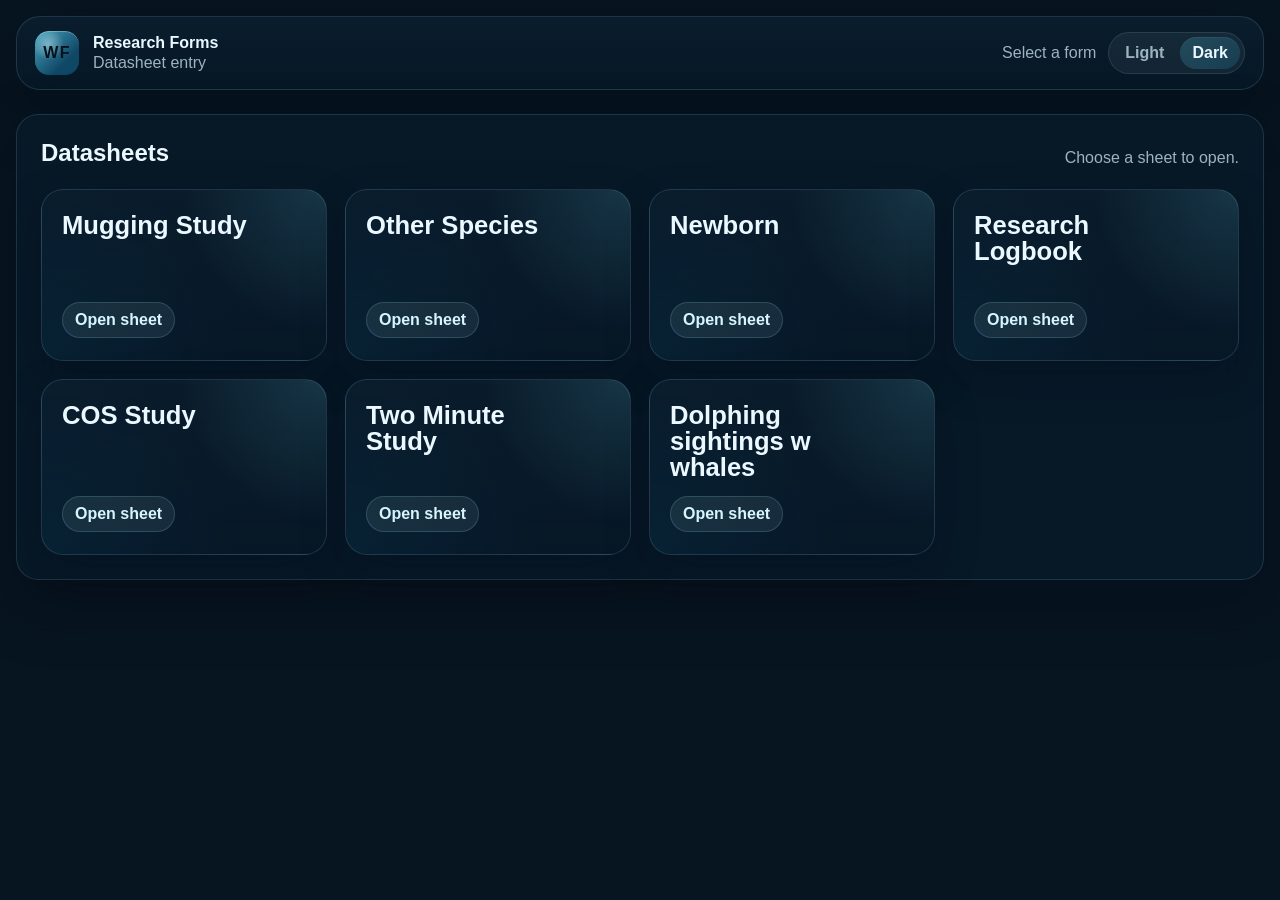
==== index.html @ 2fd82d36 "Initial Site" ====
<!DOCTYPE html>
<html lang="en">
<head>
  <meta charset="UTF-8">
  <meta name="viewport" content="width=device-width, initial-scale=1.0">
  <title>Research Forms</title>
  <link rel="stylesheet" href="assets/styles.css">
</head>
<body data-app="landing">
  <div class="app-shell">
    <header class="topbar">
      <a class="brand" href="index.html">
        <span class="brand-mark">WF</span>
        <span class="brand-copy">
          <strong>Research Forms</strong>
          <span>Datasheet entry</span>
        </span>
      </a>
      <div class="topbar-actions">
        <div class="topbar-note">Select a form</div>
        <div class="theme-switcher" role="group" aria-label="Color theme">
          <button type="button" class="theme-switcher-button" data-theme-option="light" aria-pressed="false">Light</button>
          <button type="button" class="theme-switcher-button" data-theme-option="dark" aria-pressed="true">Dark</button>
        </div>
      </div>
    </header>

    <main class="landing-layout landing-layout--compact">
      <section class="forms-panel">
        <div class="section-heading section-heading--compact">
          <h1>Datasheets</h1>
          <p>Choose a sheet to open.</p>
        </div>
        <div id="forms-grid" class="forms-grid"></div>
      </section>
    </main>
  </div>

  <script src="assets/forms-config.js"></script>
  <script src="assets/app.js"></script>
</body>
</html>
---- assets/styles.css ----
:root {
  --bg: #071521;
  --panel: rgba(8, 26, 41, 0.78);
  --panel-strong: rgba(11, 33, 51, 0.92);
  --border: rgba(136, 188, 209, 0.18);
  --text: #ebf8ff;
  --muted: #9db4c0;
  --accent: #4aa5bf;
  --accent-soft: rgba(95, 189, 214, 0.14);
  --accent-dark: #d6f5ff;
  --warning: #e0b46e;
  --shadow: 0 24px 60px rgba(1, 10, 17, 0.34);
  --radius: 22px;
  --page-bg:
    radial-gradient(circle at 16% 12%, rgba(89, 202, 224, 0.16), transparent 22rem),
    radial-gradient(circle at 85% 10%, rgba(34, 87, 123, 0.34), transparent 24rem),
    radial-gradient(circle at 50% 120%, rgba(11, 72, 111, 0.42), transparent 34rem),
    linear-gradient(180deg, #04111b 0%, #072033 38%, #0b3048 100%);
  --page-overlay:
    radial-gradient(circle at 20% 22%, rgba(212, 245, 255, 0.05), transparent 10rem),
    radial-gradient(circle at 72% 34%, rgba(96, 196, 220, 0.06), transparent 16rem),
    linear-gradient(120deg, transparent 0%, rgba(255, 255, 255, 0.03) 45%, transparent 100%);
  --topbar-bg: linear-gradient(180deg, rgba(10, 31, 48, 0.88), rgba(7, 24, 38, 0.76));
  --topbar-radius: 24px;
  --topbar-blur: 20px;
  --surface-blur: 20px;
  --brand-mark-bg:
    radial-gradient(circle at 30% 30%, rgba(217, 245, 255, 0.45), transparent 36%),
    linear-gradient(135deg, #4aa5bf, #0f4867 70%);
  --brand-mark-color: #04121d;
  --brand-mark-shadow: inset 0 1px 0 rgba(255, 255, 255, 0.28);
  --eyebrow-color: #8edced;
  --form-card-bg:
    radial-gradient(circle at top right, rgba(109, 214, 235, 0.14), transparent 9rem),
    radial-gradient(circle at bottom left, rgba(7, 52, 80, 0.34), transparent 12rem),
    linear-gradient(180deg, rgba(10, 29, 45, 0.92), rgba(8, 24, 38, 0.84));
  --form-card-shadow: 0 18px 44px rgba(1, 12, 20, 0.28);
  --form-card-hover-border: rgba(150, 223, 239, 0.28);
  --form-card-hover-shadow: 0 24px 54px rgba(1, 12, 20, 0.4);
  --form-card-title: #ebf8ff;
  --form-card-index-bg: rgba(214, 245, 255, 0.08);
  --form-card-index-color: #9edfeb;
  --card-cta-bg: rgba(214, 245, 255, 0.08);
  --card-cta-border: rgba(150, 223, 239, 0.18);
  --sidebar-link-bg: rgba(214, 245, 255, 0.05);
  --sidebar-link-border: rgba(136, 188, 209, 0.08);
  --sidebar-link-active-bg: linear-gradient(135deg, rgba(89, 202, 224, 0.2), rgba(36, 107, 140, 0.28));
  --sidebar-link-active-color: #ebf8ff;
  --form-section-bg: linear-gradient(180deg, rgba(10, 29, 45, 0.74), rgba(8, 24, 38, 0.64));
  --field-bg: rgba(213, 240, 248, 0.08);
  --field-border: rgba(136, 188, 209, 0.18);
  --field-shadow: inset 0 1px 0 rgba(255, 255, 255, 0.04);
  --field-focus-border: rgba(141, 226, 245, 0.46);
  --field-focus-shadow:
    0 0 0 4px rgba(95, 189, 214, 0.12),
    inset 0 1px 0 rgba(255, 255, 255, 0.06);
  --placeholder: rgba(177, 202, 214, 0.8);
  --option-bg: rgba(213, 240, 248, 0.08);
  --option-border: rgba(136, 188, 209, 0.16);
  --repeatable-card-bg: rgba(213, 240, 248, 0.06);
  --repeatable-card-border: rgba(136, 188, 209, 0.14);
  --button-primary-bg: linear-gradient(135deg, #4aa5bf, #0f4867);
  --button-primary-color: #06131f;
  --button-primary-shadow: 0 12px 28px rgba(6, 49, 72, 0.28);
  --button-primary-hover-shadow: 0 16px 30px rgba(6, 49, 72, 0.34);
  --button-primary-hover-transform: translateY(-1px);
  --button-secondary-bg: rgba(213, 240, 248, 0.08);
  --button-secondary-border: rgba(136, 188, 209, 0.16);
  --button-secondary-hover-bg: rgba(213, 240, 248, 0.14);
  --inline-symbol-border: rgba(136, 188, 209, 0.18);
  --inline-symbol-bg: rgba(213, 240, 248, 0.1);
  --inline-symbol-hover-bg: rgba(96, 196, 220, 0.16);
  --preview-output-bg:
    radial-gradient(circle at top right, rgba(76, 173, 198, 0.12), transparent 10rem),
    #06131f;
  --preview-output-color: #d6f5ff;
  --switcher-bg: rgba(214, 245, 255, 0.06);
  --switcher-border: rgba(136, 188, 209, 0.16);
  --switcher-button-color: #9db4c0;
  --switcher-button-active-bg: linear-gradient(135deg, rgba(89, 202, 224, 0.22), rgba(36, 107, 140, 0.34));
  --switcher-button-active-color: #ebf8ff;
  --switcher-button-shadow: inset 0 1px 0 rgba(255, 255, 255, 0.05);
}

:root[data-theme="light"],
body[data-theme="light"] {
  --bg: #f4efe6;
  --panel: rgba(255, 252, 246, 0.88);
  --panel-strong: #fffaf2;
  --border: rgba(76, 58, 33, 0.15);
  --text: #1d2421;
  --muted: #5c665f;
  --accent: #0f766e;
  --accent-soft: rgba(15, 118, 110, 0.12);
  --accent-dark: #0b4f4b;
  --warning: #8a5a13;
  --shadow: 0 18px 50px rgba(60, 44, 20, 0.08);
  --page-bg:
    radial-gradient(circle at top left, rgba(15, 118, 110, 0.12), transparent 24rem),
    radial-gradient(circle at top right, rgba(180, 83, 9, 0.1), transparent 28rem),
    linear-gradient(180deg, #f6f1e8 0%, #efe7dc 100%);
  --page-overlay: none;
  --topbar-bg: rgba(255, 250, 242, 0.72);
  --topbar-radius: 18px;
  --topbar-blur: 14px;
  --surface-blur: 18px;
  --brand-mark-bg: linear-gradient(135deg, var(--accent), var(--accent-dark));
  --brand-mark-color: #f8fffd;
  --brand-mark-shadow: none;
  --eyebrow-color: #0b4f4b;
  --form-card-bg:
    radial-gradient(circle at top right, rgba(15, 118, 110, 0.1), transparent 9rem),
    linear-gradient(180deg, rgba(255, 252, 246, 0.96), rgba(255, 248, 238, 0.92));
  --form-card-shadow: 0 14px 36px rgba(73, 56, 31, 0.07);
  --form-card-hover-border: rgba(15, 118, 110, 0.26);
  --form-card-hover-shadow: 0 18px 42px rgba(56, 43, 22, 0.12);
  --form-card-title: #1d2421;
  --form-card-index-bg: rgba(15, 118, 110, 0.1);
  --form-card-index-color: #0b4f4b;
  --card-cta-bg: rgba(255, 255, 255, 0.74);
  --card-cta-border: rgba(76, 58, 33, 0.1);
  --sidebar-link-bg: rgba(255, 250, 242, 0.7);
  --sidebar-link-border: transparent;
  --sidebar-link-active-bg: #0b4f4b;
  --sidebar-link-active-color: #f7fffd;
  --form-section-bg: rgba(255, 251, 244, 0.78);
  --field-bg: rgba(255, 255, 255, 0.8);
  --field-border: rgba(76, 58, 33, 0.18);
  --field-shadow: none;
  --field-focus-border: rgba(15, 118, 110, 0.32);
  --field-focus-shadow: 0 0 0 4px rgba(15, 118, 110, 0.1);
  --placeholder: rgba(92, 102, 95, 0.72);
  --option-bg: rgba(255, 255, 255, 0.72);
  --option-border: rgba(76, 58, 33, 0.14);
  --repeatable-card-bg: rgba(255, 255, 255, 0.82);
  --repeatable-card-border: rgba(76, 58, 33, 0.14);
  --button-primary-bg: #0b4f4b;
  --button-primary-color: #f6fffd;
  --button-primary-shadow: none;
  --button-primary-hover-shadow: none;
  --button-primary-hover-transform: none;
  --button-secondary-bg: rgba(15, 118, 110, 0.1);
  --button-secondary-border: transparent;
  --button-secondary-hover-bg: rgba(15, 118, 110, 0.14);
  --inline-symbol-border: rgba(76, 58, 33, 0.18);
  --inline-symbol-bg: rgba(255, 255, 255, 0.88);
  --inline-symbol-hover-bg: rgba(15, 118, 110, 0.08);
  --preview-output-bg: #17201d;
  --preview-output-color: #d7efe6;
  --switcher-bg: rgba(255, 250, 242, 0.82);
  --switcher-border: rgba(76, 58, 33, 0.12);
  --switcher-button-color: #5c665f;
  --switcher-button-active-bg: #0b4f4b;
  --switcher-button-active-color: #f7fffd;
  --switcher-button-shadow: none;
}

* {
  box-sizing: border-box;
}

html {
  min-height: 100%;
  background: var(--page-bg);
}

body {
  margin: 0;
  color: var(--text);
  font-family: "Avenir Next", "Segoe UI", sans-serif;
  background: var(--bg);
  position: relative;
}

body:not([data-theme]),
body[data-theme="dark"] {
  color-scheme: dark;
}

body[data-theme="light"] {
  color-scheme: light;
}

body::before {
  content: "";
  position: fixed;
  inset: 0;
  background: var(--page-overlay);
  pointer-events: none;
  z-index: -1;
}

a {
  color: inherit;
  text-decoration: none;
}

button,
input,
select,
textarea {
  font: inherit;
}

.app-shell {
  width: min(1400px, calc(100vw - 32px));
  margin: 0 auto;
  padding: 20px 0 40px;
}

body[data-app="landing"] .app-shell {
  min-height: 100vh;
  padding: 16px 0 20px;
}

.topbar {
  display: flex;
  align-items: center;
  justify-content: space-between;
  gap: 16px;
  padding: 14px 18px;
  margin-bottom: 24px;
  background: var(--topbar-bg);
  border: 1px solid var(--border);
  border-radius: var(--topbar-radius);
  box-shadow: var(--shadow);
  backdrop-filter: blur(var(--topbar-blur));
}

.topbar-actions,
.top-links {
  display: flex;
  align-items: center;
  gap: 12px;
}

.topbar-actions {
  flex-wrap: wrap;
  justify-content: flex-end;
}

.theme-switcher {
  display: inline-flex;
  align-items: center;
  gap: 4px;
  padding: 4px;
  border: 1px solid var(--switcher-border);
  border-radius: 999px;
  background: var(--switcher-bg);
}

.theme-switcher-button {
  border: 0;
  padding: 8px 12px;
  border-radius: 999px;
  background: transparent;
  color: var(--switcher-button-color);
  cursor: pointer;
  font-weight: 700;
  line-height: 1;
}

.theme-switcher-button:focus-visible {
  outline: none;
  box-shadow: 0 0 0 3px var(--accent-soft);
}

.theme-switcher-button.is-active {
  background: var(--switcher-button-active-bg);
  color: var(--switcher-button-active-color);
  box-shadow: var(--switcher-button-shadow);
}

.brand {
  display: inline-flex;
  align-items: center;
  gap: 14px;
}

.brand-mark {
  display: inline-grid;
  place-items: center;
  width: 44px;
  height: 44px;
  border-radius: 14px;
  background: var(--brand-mark-bg);
  color: var(--brand-mark-color);
  font-weight: 800;
  letter-spacing: 0.08em;
  box-shadow: var(--brand-mark-shadow);
}

.brand-copy {
  display: flex;
  flex-direction: column;
  gap: 2px;
}

.brand-copy strong {
  font-size: 1rem;
}

.brand-copy span,
.topbar-note,
.top-links a,
.section-head p,
.preview-head p,
.card-cta,
.form-card p,
.sidebar-card p {
  color: var(--muted);
}

.landing-layout,
.page-layout {
  display: grid;
  gap: 24px;
}

.landing-layout {
  grid-template-columns: minmax(0, 1.2fr) minmax(320px, 1fr);
}

.landing-layout--compact {
  grid-template-columns: 1fr;
  align-content: start;
}

.hero-card,
.forms-panel,
.sidebar-card,
.page-header,
.form-shell,
.preview-card {
  background: var(--panel);
  border: 1px solid var(--border);
  border-radius: var(--radius);
  box-shadow: var(--shadow);
  backdrop-filter: blur(var(--surface-blur));
}

.hero-card,
.forms-panel,
.sidebar-card,
.page-header,
.preview-card {
  padding: 24px;
}

.form-shell {
  padding: 24px;
}

.eyebrow {
  margin: 0 0 10px;
  text-transform: uppercase;
  letter-spacing: 0.12em;
  font-size: 0.78rem;
  color: var(--eyebrow-color);
}

.hero-card h1,
.page-header h1 {
  margin: 0 0 12px;
  font-size: clamp(2rem, 4vw, 3.25rem);
  line-height: 0.98;
}

.section-heading h1,
.section-heading h2 {
  margin: 0;
}

.section-heading p {
  margin: 4px 0 0;
  color: var(--muted);
}

.section-heading--compact {
  display: flex;
  align-items: end;
  justify-content: space-between;
  gap: 16px;
  margin-bottom: 22px;
}

.lede,
.page-header p {
  margin: 0;
  font-size: 1.02rem;
  line-height: 1.6;
}

.hero-badges {
  display: flex;
  flex-wrap: wrap;
  gap: 10px;
  margin-top: 18px;
}

.hero-badges span {
  display: inline-flex;
  align-items: center;
  border-radius: 999px;
  padding: 6px 10px;
  background: var(--accent-soft);
  color: var(--accent-dark);
  font-size: 0.8rem;
}

.forms-grid {
  display: grid;
  grid-template-columns: repeat(auto-fit, minmax(260px, 1fr));
  gap: 18px;
}

.form-card {
  display: grid;
  gap: 16px;
  position: relative;
  min-height: 172px;
  padding: 22px 20px;
  border-radius: 22px;
  background: var(--form-card-bg);
  border: 1px solid var(--border);
  box-shadow: var(--form-card-shadow);
  overflow: hidden;
  transition: transform 160ms ease, border-color 160ms ease, box-shadow 160ms ease;
}

.form-card:hover {
  transform: translateY(-4px);
  border-color: var(--form-card-hover-border);
  box-shadow: var(--form-card-hover-shadow);
}

.form-card h3,
.sidebar-card h2,
.section-head h2,
.preview-head h2,
.repeatable-card-head h3 {
  margin: 0;
}

.card-top {
  display: grid;
  gap: 12px;
  position: relative;
  z-index: 1;
}

.form-card h3 {
  font-size: clamp(1.4rem, 2vw, 1.8rem);
  line-height: 1.02;
  max-width: 14ch;
  color: var(--form-card-title);
}

.form-card-index {
  display: inline-flex;
  align-items: center;
  justify-content: center;
  width: fit-content;
  padding: 6px 11px;
  border-radius: 999px;
  background: var(--form-card-index-bg);
  color: var(--form-card-index-color);
  font-size: 0.76rem;
  font-weight: 800;
  letter-spacing: 0.12em;
}

.card-cta {
  display: inline-flex;
  align-items: center;
  align-self: end;
  width: fit-content;
  padding: 8px 12px;
  border-radius: 999px;
  background: var(--card-cta-bg);
  border: 1px solid var(--card-cta-border);
  color: var(--accent-dark);
  font-weight: 700;
  position: relative;
  z-index: 1;
}

.page-layout {
  grid-template-columns: 300px minmax(0, 1fr);
  align-items: start;
}

.sidebar {
  display: grid;
  gap: 18px;
  position: sticky;
  top: 16px;
}

.sidebar-links {
  display: grid;
  gap: 8px;
}

.sidebar-links a {
  padding: 10px 12px;
  border-radius: 12px;
  background: var(--sidebar-link-bg);
  border: 1px solid var(--sidebar-link-border);
}

.sidebar-links a.is-active {
  background: var(--sidebar-link-active-bg);
  color: var(--sidebar-link-active-color);
}

.sections-stack {
  display: grid;
  gap: 20px;
}

.form-section {
  padding: 20px;
  border-radius: 18px;
  background: var(--form-section-bg);
  border: 1px solid var(--border);
}

.section-head {
  display: flex;
  align-items: start;
  justify-content: space-between;
  gap: 16px;
  margin-bottom: 18px;
}

.field-grid {
  display: grid;
  grid-template-columns: repeat(12, minmax(0, 1fr));
  gap: 16px;
}

.field {
  grid-column: span 6;
  display: grid;
  gap: 8px;
}

.field--inline {
  grid-template-columns: minmax(220px, 260px) minmax(0, 1fr);
  align-items: center;
  column-gap: 16px;
  row-gap: 8px;
}

.field--wide,
.field-detail {
  grid-column: span 12;
}

.field label,
.detail-item label {
  display: flex;
  align-items: center;
  justify-content: space-between;
  gap: 12px;
  font-weight: 700;
}

.field--inline > label {
  grid-column: 1;
  align-self: center;
  justify-content: flex-start;
  white-space: normal;
  line-height: 1.15;
  max-width: 24ch;
  overflow-wrap: anywhere;
}

.field--inline > input,
.field--inline > select,
.field--inline > textarea,
.field--inline > .gps-input-group,
.field--inline > .repeatable-field-shell,
.field--inline > .toggle,
.field--inline > .option-list,
.field--inline > .stack-list,
.field--inline > .button-link {
  grid-column: 2;
}

input[type="text"],
input[type="date"],
input[type="time"],
input[type="number"],
select,
textarea {
  width: 100%;
  padding: 12px 14px;
  border: 1px solid var(--field-border);
  border-radius: 14px;
  background: var(--field-bg);
  color: var(--text);
  box-shadow: var(--field-shadow);
}

input[type="text"]:focus,
input[type="date"]:focus,
input[type="time"]:focus,
input[type="number"]:focus,
select:focus,
textarea:focus {
  outline: none;
  border-color: var(--field-focus-border);
  box-shadow: var(--field-focus-shadow);
}

input::placeholder,
textarea::placeholder {
  color: var(--placeholder);
}

.gps-input-group {
  display: grid;
  grid-template-columns: repeat(2, minmax(0, 1fr));
  gap: 12px;
  max-width: 920px;
}

textarea {
  min-height: 120px;
  resize: vertical;
}

.option-list {
  display: flex;
  flex-wrap: wrap;
  gap: 8px;
  max-width: 100%;
}

.option-list-inline {
  display: flex;
  flex-wrap: wrap;
  gap: 8px;
  max-width: none;
}

.option-chip,
.toggle {
  display: inline-flex;
  align-items: center;
  gap: 10px;
  padding: 10px 12px;
  border-radius: 14px;
  background: var(--option-bg);
  border: 1px solid var(--option-border);
}

.option-list .option-chip span {
  line-height: 1.1;
  white-space: nowrap;
}

.option-list .option-chip,
.option-list-inline .option-chip {
  width: auto;
  min-height: 0;
}

.option-list .option-chip {
  padding: 8px 10px;
  border-radius: 999px;
  font-size: 0.95rem;
}

.stack-list,
.detail-list {
  display: grid;
  gap: 12px;
}

.repeatable-field-shell {
  display: grid;
  grid-template-columns: minmax(0, 1fr) auto;
  gap: 10px;
  align-items: start;
}

.stack-item,
.detail-item {
  display: grid;
  gap: 8px;
}

.stack-item {
  grid-template-columns: minmax(0, 1fr) auto;
  align-items: center;
}

.repeatable-card {
  padding: 18px;
  border-radius: 18px;
  background: var(--repeatable-card-bg);
  border: 1px solid var(--repeatable-card-border);
}

.repeatable-card + .repeatable-card {
  margin-top: 14px;
}

.repeatable-card-head {
  display: flex;
  align-items: center;
  justify-content: space-between;
  gap: 16px;
  margin-bottom: 16px;
}

.form-actions {
  display: flex;
  flex-wrap: wrap;
  gap: 12px;
  margin-top: 24px;
}

.button-primary,
.button-secondary,
.button-link {
  border: 0;
  cursor: pointer;
}

.button-primary,
.button-secondary {
  padding: 12px 18px;
  border-radius: 999px;
  font-weight: 700;
}

.button-primary {
  background: var(--button-primary-bg);
  color: var(--button-primary-color);
  box-shadow: var(--button-primary-shadow);
}

.button-primary:hover {
  transform: var(--button-primary-hover-transform);
  box-shadow: var(--button-primary-hover-shadow);
}

.button-secondary {
  background: var(--button-secondary-bg);
  color: var(--accent-dark);
  border: 1px solid var(--button-secondary-border);
}

.button-secondary:hover {
  background: var(--button-secondary-hover-bg);
}

.button-link {
  padding: 0;
  background: transparent;
  color: var(--accent-dark);
  font-weight: 700;
}

.inline-symbol-button {
  display: inline-flex;
  align-items: center;
  justify-content: center;
  width: 44px;
  height: 44px;
  border: 1px solid var(--inline-symbol-border);
  border-radius: 14px;
  background: var(--inline-symbol-bg);
  color: var(--accent-dark);
  font-size: 1.6rem;
  font-weight: 500;
  line-height: 1;
}

.add-inline,
.remove-inline {
  justify-self: start;
}

.add-inline {
  align-self: start;
}

.inline-symbol-button:hover {
  background: var(--inline-symbol-hover-bg);
}

.preview-card {
  margin-top: 24px;
}

.preview-output {
  margin: 0;
  padding: 16px;
  border-radius: 16px;
  background: var(--preview-output-bg);
  color: var(--preview-output-color);
  overflow: auto;
  min-height: 180px;
}

.detail-placeholder {
  margin: 0;
  color: var(--muted);
}

[hidden] {
  display: none !important;
}

@media (max-width: 1080px) {
  .landing-layout,
  .page-layout {
    grid-template-columns: 1fr;
  }

  .forms-grid {
    grid-template-columns: repeat(3, minmax(0, 1fr));
  }

  .sidebar {
    position: static;
  }
}

@media (max-width: 760px) {
  .app-shell {
    width: min(100vw - 20px, 100%);
    padding-top: 10px;
  }

  body[data-app="landing"] .app-shell {
    min-height: auto;
  }

  .topbar,
  .section-head,
  .repeatable-card-head,
  .section-heading--compact {
    flex-direction: column;
    align-items: stretch;
  }

  .forms-grid {
    grid-template-columns: 1fr;
  }

  .field {
    grid-column: span 12;
  }

  .field--inline {
    grid-template-columns: 1fr;
  }

  .field--inline > label,
  .field--inline > input,
  .field--inline > select,
  .field--inline > textarea,
  .field--inline > .gps-input-group,
  .field--inline > .repeatable-field-shell,
  .field--inline > .toggle,
  .field--inline > .option-list,
  .field--inline > .stack-list,
  .field--inline > .button-link {
    grid-column: 1;
  }

  .gps-input-group {
    grid-template-columns: 1fr;
  }

  .form-shell,
  .page-header,
  .hero-card,
  .forms-panel,
  .sidebar-card,
  .preview-card {
    padding: 18px;
  }
}
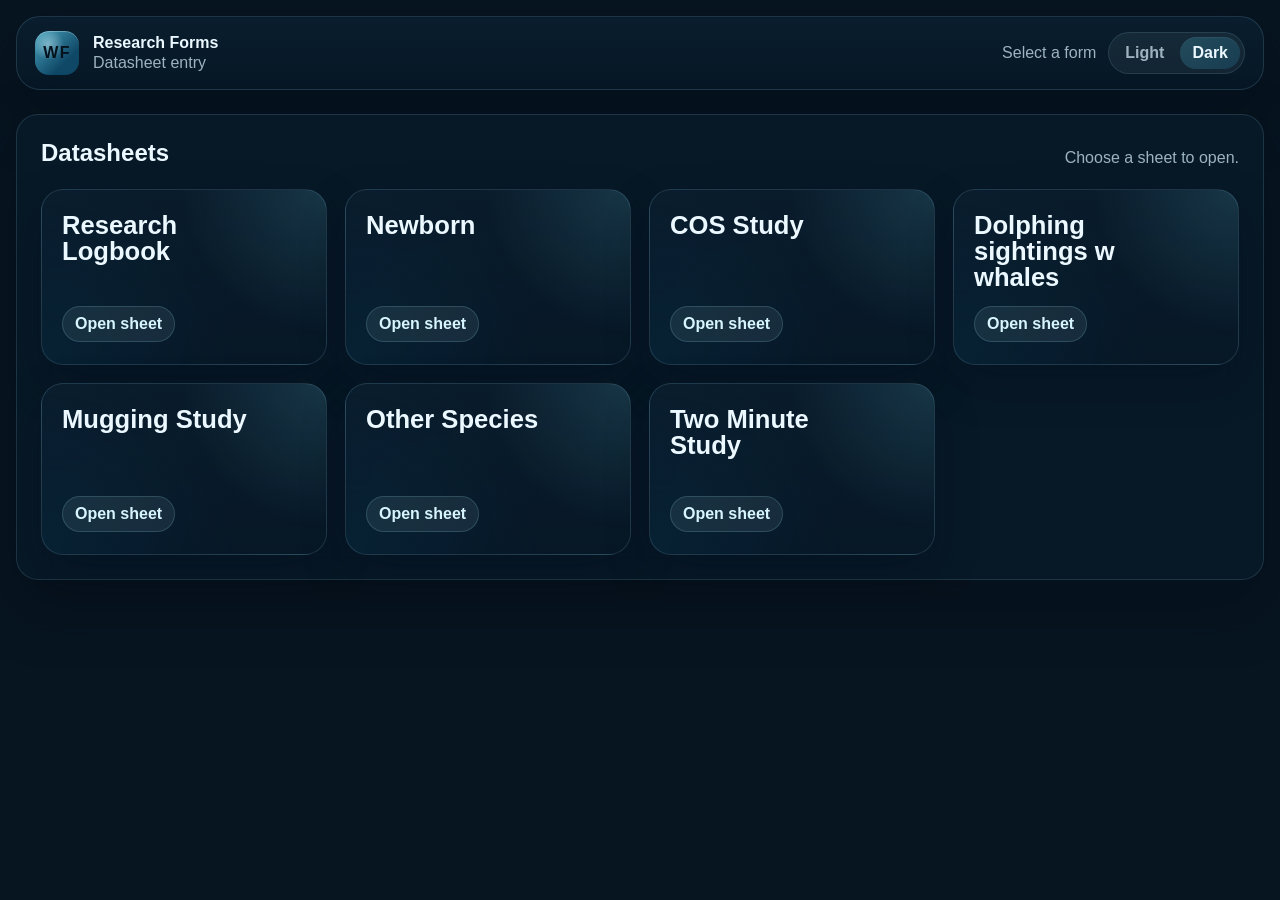
==== commit 47b08a2f: "file structure changes" ====
--- a/index.html
+++ b/index.html
@@ -37,6 +37,6 @@
   </div>
 
   <script src="assets/forms-config.js"></script>
-  <script src="assets/app.js"></script>
+  <script type="module" src="assets/app.js"></script>
 </body>
 </html>
--- a/assets/styles.css
+++ b/assets/styles.css
@@ -1,890 +1,8 @@
-:root {
-  --bg: #071521;
-  --panel: rgba(8, 26, 41, 0.78);
-  --panel-strong: rgba(11, 33, 51, 0.92);
-  --border: rgba(136, 188, 209, 0.18);
-  --text: #ebf8ff;
-  --muted: #9db4c0;
-  --accent: #4aa5bf;
-  --accent-soft: rgba(95, 189, 214, 0.14);
-  --accent-dark: #d6f5ff;
-  --warning: #e0b46e;
-  --shadow: 0 24px 60px rgba(1, 10, 17, 0.34);
-  --radius: 22px;
-  --page-bg:
-    radial-gradient(circle at 16% 12%, rgba(89, 202, 224, 0.16), transparent 22rem),
-    radial-gradient(circle at 85% 10%, rgba(34, 87, 123, 0.34), transparent 24rem),
-    radial-gradient(circle at 50% 120%, rgba(11, 72, 111, 0.42), transparent 34rem),
-    linear-gradient(180deg, #04111b 0%, #072033 38%, #0b3048 100%);
-  --page-overlay:
-    radial-gradient(circle at 20% 22%, rgba(212, 245, 255, 0.05), transparent 10rem),
-    radial-gradient(circle at 72% 34%, rgba(96, 196, 220, 0.06), transparent 16rem),
-    linear-gradient(120deg, transparent 0%, rgba(255, 255, 255, 0.03) 45%, transparent 100%);
-  --topbar-bg: linear-gradient(180deg, rgba(10, 31, 48, 0.88), rgba(7, 24, 38, 0.76));
-  --topbar-radius: 24px;
-  --topbar-blur: 20px;
-  --surface-blur: 20px;
-  --brand-mark-bg:
-    radial-gradient(circle at 30% 30%, rgba(217, 245, 255, 0.45), transparent 36%),
-    linear-gradient(135deg, #4aa5bf, #0f4867 70%);
-  --brand-mark-color: #04121d;
-  --brand-mark-shadow: inset 0 1px 0 rgba(255, 255, 255, 0.28);
-  --eyebrow-color: #8edced;
-  --form-card-bg:
-    radial-gradient(circle at top right, rgba(109, 214, 235, 0.14), transparent 9rem),
-    radial-gradient(circle at bottom left, rgba(7, 52, 80, 0.34), transparent 12rem),
-    linear-gradient(180deg, rgba(10, 29, 45, 0.92), rgba(8, 24, 38, 0.84));
-  --form-card-shadow: 0 18px 44px rgba(1, 12, 20, 0.28);
-  --form-card-hover-border: rgba(150, 223, 239, 0.28);
-  --form-card-hover-shadow: 0 24px 54px rgba(1, 12, 20, 0.4);
-  --form-card-title: #ebf8ff;
-  --form-card-index-bg: rgba(214, 245, 255, 0.08);
-  --form-card-index-color: #9edfeb;
-  --card-cta-bg: rgba(214, 245, 255, 0.08);
-  --card-cta-border: rgba(150, 223, 239, 0.18);
-  --sidebar-link-bg: rgba(214, 245, 255, 0.05);
-  --sidebar-link-border: rgba(136, 188, 209, 0.08);
-  --sidebar-link-active-bg: linear-gradient(135deg, rgba(89, 202, 224, 0.2), rgba(36, 107, 140, 0.28));
-  --sidebar-link-active-color: #ebf8ff;
-  --form-section-bg: linear-gradient(180deg, rgba(10, 29, 45, 0.74), rgba(8, 24, 38, 0.64));
-  --field-bg: rgba(213, 240, 248, 0.08);
-  --field-border: rgba(136, 188, 209, 0.18);
-  --field-shadow: inset 0 1px 0 rgba(255, 255, 255, 0.04);
-  --field-focus-border: rgba(141, 226, 245, 0.46);
-  --field-focus-shadow:
-    0 0 0 4px rgba(95, 189, 214, 0.12),
-    inset 0 1px 0 rgba(255, 255, 255, 0.06);
-  --placeholder: rgba(177, 202, 214, 0.8);
-  --option-bg: rgba(213, 240, 248, 0.08);
-  --option-border: rgba(136, 188, 209, 0.16);
-  --repeatable-card-bg: rgba(213, 240, 248, 0.06);
-  --repeatable-card-border: rgba(136, 188, 209, 0.14);
-  --button-primary-bg: linear-gradient(135deg, #4aa5bf, #0f4867);
-  --button-primary-color: #06131f;
-  --button-primary-shadow: 0 12px 28px rgba(6, 49, 72, 0.28);
-  --button-primary-hover-shadow: 0 16px 30px rgba(6, 49, 72, 0.34);
-  --button-primary-hover-transform: translateY(-1px);
-  --button-secondary-bg: rgba(213, 240, 248, 0.08);
-  --button-secondary-border: rgba(136, 188, 209, 0.16);
-  --button-secondary-hover-bg: rgba(213, 240, 248, 0.14);
-  --inline-symbol-border: rgba(136, 188, 209, 0.18);
-  --inline-symbol-bg: rgba(213, 240, 248, 0.1);
-  --inline-symbol-hover-bg: rgba(96, 196, 220, 0.16);
-  --preview-output-bg:
-    radial-gradient(circle at top right, rgba(76, 173, 198, 0.12), transparent 10rem),
-    #06131f;
-  --preview-output-color: #d6f5ff;
-  --switcher-bg: rgba(214, 245, 255, 0.06);
-  --switcher-border: rgba(136, 188, 209, 0.16);
-  --switcher-button-color: #9db4c0;
-  --switcher-button-active-bg: linear-gradient(135deg, rgba(89, 202, 224, 0.22), rgba(36, 107, 140, 0.34));
-  --switcher-button-active-color: #ebf8ff;
-  --switcher-button-shadow: inset 0 1px 0 rgba(255, 255, 255, 0.05);
-}
+/* Main stylesheet entrypoint.
+   Each imported file covers a separate styling concern. */
 
-:root[data-theme="light"],
-body[data-theme="light"] {
-  --bg: #f4efe6;
-  --panel: rgba(255, 252, 246, 0.88);
-  --panel-strong: #fffaf2;
-  --border: rgba(76, 58, 33, 0.15);
-  --text: #1d2421;
-  --muted: #5c665f;
-  --accent: #0f766e;
-  --accent-soft: rgba(15, 118, 110, 0.12);
-  --accent-dark: #0b4f4b;
-  --warning: #8a5a13;
-  --shadow: 0 18px 50px rgba(60, 44, 20, 0.08);
-  --page-bg:
-    radial-gradient(circle at top left, rgba(15, 118, 110, 0.12), transparent 24rem),
-    radial-gradient(circle at top right, rgba(180, 83, 9, 0.1), transparent 28rem),
-    linear-gradient(180deg, #f6f1e8 0%, #efe7dc 100%);
-  --page-overlay: none;
-  --topbar-bg: rgba(255, 250, 242, 0.72);
-  --topbar-radius: 18px;
-  --topbar-blur: 14px;
-  --surface-blur: 18px;
-  --brand-mark-bg: linear-gradient(135deg, var(--accent), var(--accent-dark));
-  --brand-mark-color: #f8fffd;
-  --brand-mark-shadow: none;
-  --eyebrow-color: #0b4f4b;
-  --form-card-bg:
-    radial-gradient(circle at top right, rgba(15, 118, 110, 0.1), transparent 9rem),
-    linear-gradient(180deg, rgba(255, 252, 246, 0.96), rgba(255, 248, 238, 0.92));
-  --form-card-shadow: 0 14px 36px rgba(73, 56, 31, 0.07);
-  --form-card-hover-border: rgba(15, 118, 110, 0.26);
-  --form-card-hover-shadow: 0 18px 42px rgba(56, 43, 22, 0.12);
-  --form-card-title: #1d2421;
-  --form-card-index-bg: rgba(15, 118, 110, 0.1);
-  --form-card-index-color: #0b4f4b;
-  --card-cta-bg: rgba(255, 255, 255, 0.74);
-  --card-cta-border: rgba(76, 58, 33, 0.1);
-  --sidebar-link-bg: rgba(255, 250, 242, 0.7);
-  --sidebar-link-border: transparent;
-  --sidebar-link-active-bg: #0b4f4b;
-  --sidebar-link-active-color: #f7fffd;
-  --form-section-bg: rgba(255, 251, 244, 0.78);
-  --field-bg: rgba(255, 255, 255, 0.8);
-  --field-border: rgba(76, 58, 33, 0.18);
-  --field-shadow: none;
-  --field-focus-border: rgba(15, 118, 110, 0.32);
-  --field-focus-shadow: 0 0 0 4px rgba(15, 118, 110, 0.1);
-  --placeholder: rgba(92, 102, 95, 0.72);
-  --option-bg: rgba(255, 255, 255, 0.72);
-  --option-border: rgba(76, 58, 33, 0.14);
-  --repeatable-card-bg: rgba(255, 255, 255, 0.82);
-  --repeatable-card-border: rgba(76, 58, 33, 0.14);
-  --button-primary-bg: #0b4f4b;
-  --button-primary-color: #f6fffd;
-  --button-primary-shadow: none;
-  --button-primary-hover-shadow: none;
-  --button-primary-hover-transform: none;
-  --button-secondary-bg: rgba(15, 118, 110, 0.1);
-  --button-secondary-border: transparent;
-  --button-secondary-hover-bg: rgba(15, 118, 110, 0.14);
-  --inline-symbol-border: rgba(76, 58, 33, 0.18);
-  --inline-symbol-bg: rgba(255, 255, 255, 0.88);
-  --inline-symbol-hover-bg: rgba(15, 118, 110, 0.08);
-  --preview-output-bg: #17201d;
-  --preview-output-color: #d7efe6;
-  --switcher-bg: rgba(255, 250, 242, 0.82);
-  --switcher-border: rgba(76, 58, 33, 0.12);
-  --switcher-button-color: #5c665f;
-  --switcher-button-active-bg: #0b4f4b;
-  --switcher-button-active-color: #f7fffd;
-  --switcher-button-shadow: none;
-}
-
-* {
-  box-sizing: border-box;
-}
-
-html {
-  min-height: 100%;
-  background: var(--page-bg);
-}
-
-body {
-  margin: 0;
-  color: var(--text);
-  font-family: "Avenir Next", "Segoe UI", sans-serif;
-  background: var(--bg);
-  position: relative;
-}
-
-body:not([data-theme]),
-body[data-theme="dark"] {
-  color-scheme: dark;
-}
-
-body[data-theme="light"] {
-  color-scheme: light;
-}
-
-body::before {
-  content: "";
-  position: fixed;
-  inset: 0;
-  background: var(--page-overlay);
-  pointer-events: none;
-  z-index: -1;
-}
-
-a {
-  color: inherit;
-  text-decoration: none;
-}
-
-button,
-input,
-select,
-textarea {
-  font: inherit;
-}
-
-.app-shell {
-  width: min(1400px, calc(100vw - 32px));
-  margin: 0 auto;
-  padding: 20px 0 40px;
-}
-
-body[data-app="landing"] .app-shell {
-  min-height: 100vh;
-  padding: 16px 0 20px;
-}
-
-.topbar {
-  display: flex;
-  align-items: center;
-  justify-content: space-between;
-  gap: 16px;
-  padding: 14px 18px;
-  margin-bottom: 24px;
-  background: var(--topbar-bg);
-  border: 1px solid var(--border);
-  border-radius: var(--topbar-radius);
-  box-shadow: var(--shadow);
-  backdrop-filter: blur(var(--topbar-blur));
-}
-
-.topbar-actions,
-.top-links {
-  display: flex;
-  align-items: center;
-  gap: 12px;
-}
-
-.topbar-actions {
-  flex-wrap: wrap;
-  justify-content: flex-end;
-}
-
-.theme-switcher {
-  display: inline-flex;
-  align-items: center;
-  gap: 4px;
-  padding: 4px;
-  border: 1px solid var(--switcher-border);
-  border-radius: 999px;
-  background: var(--switcher-bg);
-}
-
-.theme-switcher-button {
-  border: 0;
-  padding: 8px 12px;
-  border-radius: 999px;
-  background: transparent;
-  color: var(--switcher-button-color);
-  cursor: pointer;
-  font-weight: 700;
-  line-height: 1;
-}
-
-.theme-switcher-button:focus-visible {
-  outline: none;
-  box-shadow: 0 0 0 3px var(--accent-soft);
-}
-
-.theme-switcher-button.is-active {
-  background: var(--switcher-button-active-bg);
-  color: var(--switcher-button-active-color);
-  box-shadow: var(--switcher-button-shadow);
-}
-
-.brand {
-  display: inline-flex;
-  align-items: center;
-  gap: 14px;
-}
-
-.brand-mark {
-  display: inline-grid;
-  place-items: center;
-  width: 44px;
-  height: 44px;
-  border-radius: 14px;
-  background: var(--brand-mark-bg);
-  color: var(--brand-mark-color);
-  font-weight: 800;
-  letter-spacing: 0.08em;
-  box-shadow: var(--brand-mark-shadow);
-}
-
-.brand-copy {
-  display: flex;
-  flex-direction: column;
-  gap: 2px;
-}
-
-.brand-copy strong {
-  font-size: 1rem;
-}
-
-.brand-copy span,
-.topbar-note,
-.top-links a,
-.section-head p,
-.preview-head p,
-.card-cta,
-.form-card p,
-.sidebar-card p {
-  color: var(--muted);
-}
-
-.landing-layout,
-.page-layout {
-  display: grid;
-  gap: 24px;
-}
-
-.landing-layout {
-  grid-template-columns: minmax(0, 1.2fr) minmax(320px, 1fr);
-}
-
-.landing-layout--compact {
-  grid-template-columns: 1fr;
-  align-content: start;
-}
-
-.hero-card,
-.forms-panel,
-.sidebar-card,
-.page-header,
-.form-shell,
-.preview-card {
-  background: var(--panel);
-  border: 1px solid var(--border);
-  border-radius: var(--radius);
-  box-shadow: var(--shadow);
-  backdrop-filter: blur(var(--surface-blur));
-}
-
-.hero-card,
-.forms-panel,
-.sidebar-card,
-.page-header,
-.preview-card {
-  padding: 24px;
-}
-
-.form-shell {
-  padding: 24px;
-}
-
-.eyebrow {
-  margin: 0 0 10px;
-  text-transform: uppercase;
-  letter-spacing: 0.12em;
-  font-size: 0.78rem;
-  color: var(--eyebrow-color);
-}
-
-.hero-card h1,
-.page-header h1 {
-  margin: 0 0 12px;
-  font-size: clamp(2rem, 4vw, 3.25rem);
-  line-height: 0.98;
-}
-
-.section-heading h1,
-.section-heading h2 {
-  margin: 0;
-}
-
-.section-heading p {
-  margin: 4px 0 0;
-  color: var(--muted);
-}
-
-.section-heading--compact {
-  display: flex;
-  align-items: end;
-  justify-content: space-between;
-  gap: 16px;
-  margin-bottom: 22px;
-}
-
-.lede,
-.page-header p {
-  margin: 0;
-  font-size: 1.02rem;
-  line-height: 1.6;
-}
-
-.hero-badges {
-  display: flex;
-  flex-wrap: wrap;
-  gap: 10px;
-  margin-top: 18px;
-}
-
-.hero-badges span {
-  display: inline-flex;
-  align-items: center;
-  border-radius: 999px;
-  padding: 6px 10px;
-  background: var(--accent-soft);
-  color: var(--accent-dark);
-  font-size: 0.8rem;
-}
-
-.forms-grid {
-  display: grid;
-  grid-template-columns: repeat(auto-fit, minmax(260px, 1fr));
-  gap: 18px;
-}
-
-.form-card {
-  display: grid;
-  gap: 16px;
-  position: relative;
-  min-height: 172px;
-  padding: 22px 20px;
-  border-radius: 22px;
-  background: var(--form-card-bg);
-  border: 1px solid var(--border);
-  box-shadow: var(--form-card-shadow);
-  overflow: hidden;
-  transition: transform 160ms ease, border-color 160ms ease, box-shadow 160ms ease;
-}
-
-.form-card:hover {
-  transform: translateY(-4px);
-  border-color: var(--form-card-hover-border);
-  box-shadow: var(--form-card-hover-shadow);
-}
-
-.form-card h3,
-.sidebar-card h2,
-.section-head h2,
-.preview-head h2,
-.repeatable-card-head h3 {
-  margin: 0;
-}
-
-.card-top {
-  display: grid;
-  gap: 12px;
-  position: relative;
-  z-index: 1;
-}
-
-.form-card h3 {
-  font-size: clamp(1.4rem, 2vw, 1.8rem);
-  line-height: 1.02;
-  max-width: 14ch;
-  color: var(--form-card-title);
-}
-
-.form-card-index {
-  display: inline-flex;
-  align-items: center;
-  justify-content: center;
-  width: fit-content;
-  padding: 6px 11px;
-  border-radius: 999px;
-  background: var(--form-card-index-bg);
-  color: var(--form-card-index-color);
-  font-size: 0.76rem;
-  font-weight: 800;
-  letter-spacing: 0.12em;
-}
-
-.card-cta {
-  display: inline-flex;
-  align-items: center;
-  align-self: end;
-  width: fit-content;
-  padding: 8px 12px;
-  border-radius: 999px;
-  background: var(--card-cta-bg);
-  border: 1px solid var(--card-cta-border);
-  color: var(--accent-dark);
-  font-weight: 700;
-  position: relative;
-  z-index: 1;
-}
-
-.page-layout {
-  grid-template-columns: 300px minmax(0, 1fr);
-  align-items: start;
-}
-
-.sidebar {
-  display: grid;
-  gap: 18px;
-  position: sticky;
-  top: 16px;
-}
-
-.sidebar-links {
-  display: grid;
-  gap: 8px;
-}
-
-.sidebar-links a {
-  padding: 10px 12px;
-  border-radius: 12px;
-  background: var(--sidebar-link-bg);
-  border: 1px solid var(--sidebar-link-border);
-}
-
-.sidebar-links a.is-active {
-  background: var(--sidebar-link-active-bg);
-  color: var(--sidebar-link-active-color);
-}
-
-.sections-stack {
-  display: grid;
-  gap: 20px;
-}
-
-.form-section {
-  padding: 20px;
-  border-radius: 18px;
-  background: var(--form-section-bg);
-  border: 1px solid var(--border);
-}
-
-.section-head {
-  display: flex;
-  align-items: start;
-  justify-content: space-between;
-  gap: 16px;
-  margin-bottom: 18px;
-}
-
-.field-grid {
-  display: grid;
-  grid-template-columns: repeat(12, minmax(0, 1fr));
-  gap: 16px;
-}
-
-.field {
-  grid-column: span 6;
-  display: grid;
-  gap: 8px;
-}
-
-.field--inline {
-  grid-template-columns: minmax(220px, 260px) minmax(0, 1fr);
-  align-items: center;
-  column-gap: 16px;
-  row-gap: 8px;
-}
-
-.field--wide,
-.field-detail {
-  grid-column: span 12;
-}
-
-.field label,
-.detail-item label {
-  display: flex;
-  align-items: center;
-  justify-content: space-between;
-  gap: 12px;
-  font-weight: 700;
-}
-
-.field--inline > label {
-  grid-column: 1;
-  align-self: center;
-  justify-content: flex-start;
-  white-space: normal;
-  line-height: 1.15;
-  max-width: 24ch;
-  overflow-wrap: anywhere;
-}
-
-.field--inline > input,
-.field--inline > select,
-.field--inline > textarea,
-.field--inline > .gps-input-group,
-.field--inline > .repeatable-field-shell,
-.field--inline > .toggle,
-.field--inline > .option-list,
-.field--inline > .stack-list,
-.field--inline > .button-link {
-  grid-column: 2;
-}
-
-input[type="text"],
-input[type="date"],
-input[type="time"],
-input[type="number"],
-select,
-textarea {
-  width: 100%;
-  padding: 12px 14px;
-  border: 1px solid var(--field-border);
-  border-radius: 14px;
-  background: var(--field-bg);
-  color: var(--text);
-  box-shadow: var(--field-shadow);
-}
-
-input[type="text"]:focus,
-input[type="date"]:focus,
-input[type="time"]:focus,
-input[type="number"]:focus,
-select:focus,
-textarea:focus {
-  outline: none;
-  border-color: var(--field-focus-border);
-  box-shadow: var(--field-focus-shadow);
-}
-
-input::placeholder,
-textarea::placeholder {
-  color: var(--placeholder);
-}
-
-.gps-input-group {
-  display: grid;
-  grid-template-columns: repeat(2, minmax(0, 1fr));
-  gap: 12px;
-  max-width: 920px;
-}
-
-textarea {
-  min-height: 120px;
-  resize: vertical;
-}
-
-.option-list {
-  display: flex;
-  flex-wrap: wrap;
-  gap: 8px;
-  max-width: 100%;
-}
-
-.option-list-inline {
-  display: flex;
-  flex-wrap: wrap;
-  gap: 8px;
-  max-width: none;
-}
-
-.option-chip,
-.toggle {
-  display: inline-flex;
-  align-items: center;
-  gap: 10px;
-  padding: 10px 12px;
-  border-radius: 14px;
-  background: var(--option-bg);
-  border: 1px solid var(--option-border);
-}
-
-.option-list .option-chip span {
-  line-height: 1.1;
-  white-space: nowrap;
-}
-
-.option-list .option-chip,
-.option-list-inline .option-chip {
-  width: auto;
-  min-height: 0;
-}
-
-.option-list .option-chip {
-  padding: 8px 10px;
-  border-radius: 999px;
-  font-size: 0.95rem;
-}
-
-.stack-list,
-.detail-list {
-  display: grid;
-  gap: 12px;
-}
-
-.repeatable-field-shell {
-  display: grid;
-  grid-template-columns: minmax(0, 1fr) auto;
-  gap: 10px;
-  align-items: start;
-}
-
-.stack-item,
-.detail-item {
-  display: grid;
-  gap: 8px;
-}
-
-.stack-item {
-  grid-template-columns: minmax(0, 1fr) auto;
-  align-items: center;
-}
-
-.repeatable-card {
-  padding: 18px;
-  border-radius: 18px;
-  background: var(--repeatable-card-bg);
-  border: 1px solid var(--repeatable-card-border);
-}
-
-.repeatable-card + .repeatable-card {
-  margin-top: 14px;
-}
-
-.repeatable-card-head {
-  display: flex;
-  align-items: center;
-  justify-content: space-between;
-  gap: 16px;
-  margin-bottom: 16px;
-}
-
-.form-actions {
-  display: flex;
-  flex-wrap: wrap;
-  gap: 12px;
-  margin-top: 24px;
-}
-
-.button-primary,
-.button-secondary,
-.button-link {
-  border: 0;
-  cursor: pointer;
-}
-
-.button-primary,
-.button-secondary {
-  padding: 12px 18px;
-  border-radius: 999px;
-  font-weight: 700;
-}
-
-.button-primary {
-  background: var(--button-primary-bg);
-  color: var(--button-primary-color);
-  box-shadow: var(--button-primary-shadow);
-}
-
-.button-primary:hover {
-  transform: var(--button-primary-hover-transform);
-  box-shadow: var(--button-primary-hover-shadow);
-}
-
-.button-secondary {
-  background: var(--button-secondary-bg);
-  color: var(--accent-dark);
-  border: 1px solid var(--button-secondary-border);
-}
-
-.button-secondary:hover {
-  background: var(--button-secondary-hover-bg);
-}
-
-.button-link {
-  padding: 0;
-  background: transparent;
-  color: var(--accent-dark);
-  font-weight: 700;
-}
-
-.inline-symbol-button {
-  display: inline-flex;
-  align-items: center;
-  justify-content: center;
-  width: 44px;
-  height: 44px;
-  border: 1px solid var(--inline-symbol-border);
-  border-radius: 14px;
-  background: var(--inline-symbol-bg);
-  color: var(--accent-dark);
-  font-size: 1.6rem;
-  font-weight: 500;
-  line-height: 1;
-}
-
-.add-inline,
-.remove-inline {
-  justify-self: start;
-}
-
-.add-inline {
-  align-self: start;
-}
-
-.inline-symbol-button:hover {
-  background: var(--inline-symbol-hover-bg);
-}
-
-.preview-card {
-  margin-top: 24px;
-}
-
-.preview-output {
-  margin: 0;
-  padding: 16px;
-  border-radius: 16px;
-  background: var(--preview-output-bg);
-  color: var(--preview-output-color);
-  overflow: auto;
-  min-height: 180px;
-}
-
-.detail-placeholder {
-  margin: 0;
-  color: var(--muted);
-}
-
-[hidden] {
-  display: none !important;
-}
-
-@media (max-width: 1080px) {
-  .landing-layout,
-  .page-layout {
-    grid-template-columns: 1fr;
-  }
-
-  .forms-grid {
-    grid-template-columns: repeat(3, minmax(0, 1fr));
-  }
-
-  .sidebar {
-    position: static;
-  }
-}
-
-@media (max-width: 760px) {
-  .app-shell {
-    width: min(100vw - 20px, 100%);
-    padding-top: 10px;
-  }
-
-  body[data-app="landing"] .app-shell {
-    min-height: auto;
-  }
-
-  .topbar,
-  .section-head,
-  .repeatable-card-head,
-  .section-heading--compact {
-    flex-direction: column;
-    align-items: stretch;
-  }
-
-  .forms-grid {
-    grid-template-columns: 1fr;
-  }
-
-  .field {
-    grid-column: span 12;
-  }
-
-  .field--inline {
-    grid-template-columns: 1fr;
-  }
-
-  .field--inline > label,
-  .field--inline > input,
-  .field--inline > select,
-  .field--inline > textarea,
-  .field--inline > .gps-input-group,
-  .field--inline > .repeatable-field-shell,
-  .field--inline > .toggle,
-  .field--inline > .option-list,
-  .field--inline > .stack-list,
-  .field--inline > .button-link {
-    grid-column: 1;
-  }
-
-  .gps-input-group {
-    grid-template-columns: 1fr;
-  }
-
-  .form-shell,
-  .page-header,
-  .hero-card,
-  .forms-panel,
-  .sidebar-card,
-  .preview-card {
-    padding: 18px;
-  }
-}
+@import url("./styles/tokens.css");
+@import url("./styles/base.css");
+@import url("./styles/layout.css");
+@import url("./styles/forms.css");
+@import url("./styles/responsive.css");
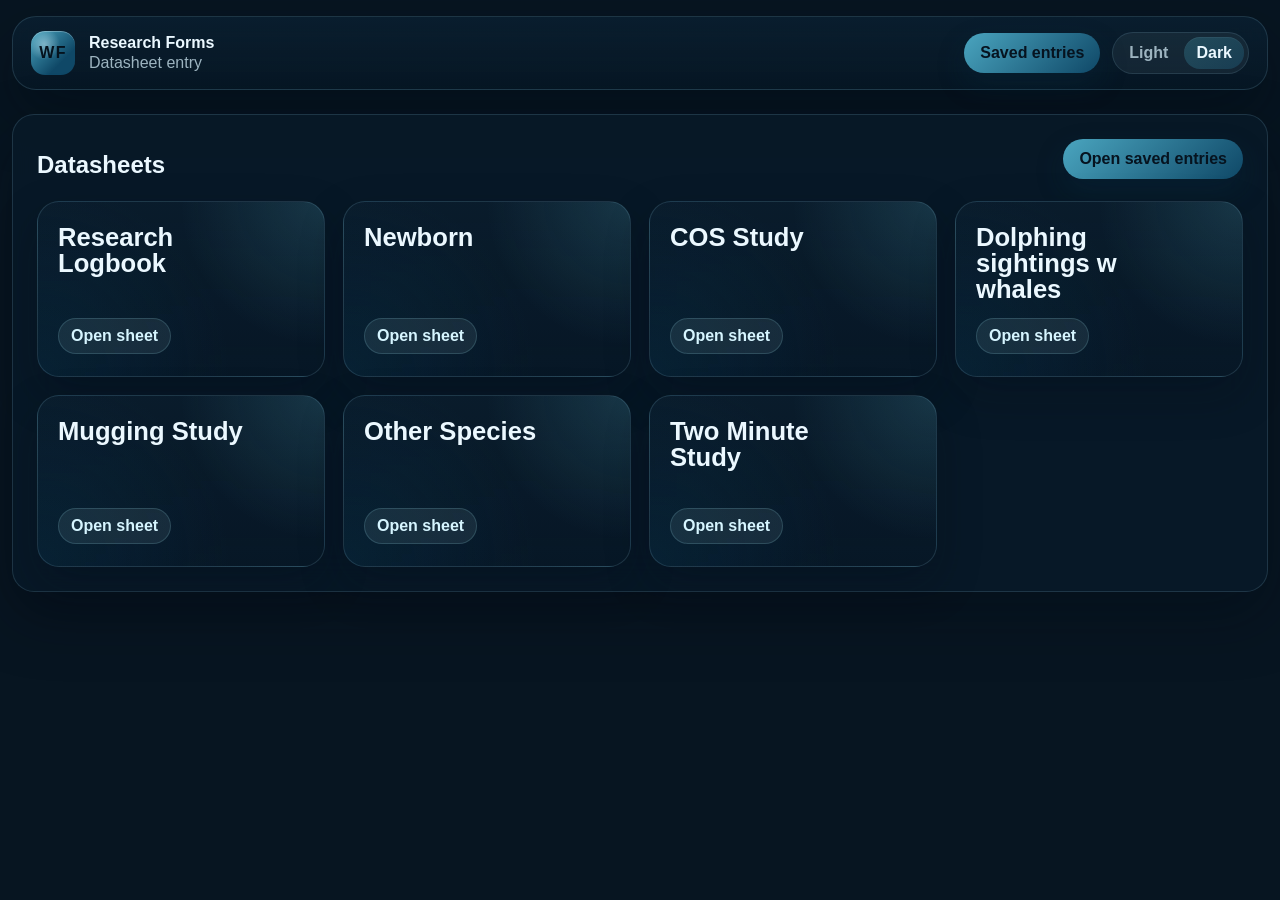
==== commit 211b66c0: "Offline JSON saving" ====
--- a/index.html
+++ b/index.html
@@ -17,7 +17,9 @@
         </span>
       </a>
       <div class="topbar-actions">
-        <div class="topbar-note">Select a form</div>
+        <nav class="top-links">
+          <a class="topbar-save-link" href="saved-entries.html">Saved entries</a>
+        </nav>
         <div class="theme-switcher" role="group" aria-label="Color theme">
           <button type="button" class="theme-switcher-button" data-theme-option="light" aria-pressed="false">Light</button>
           <button type="button" class="theme-switcher-button" data-theme-option="dark" aria-pressed="true">Dark</button>
@@ -29,7 +31,7 @@
       <section class="forms-panel">
         <div class="section-heading section-heading--compact">
           <h1>Datasheets</h1>
-          <p>Choose a sheet to open.</p>
+          <a class="section-action-link" href="saved-entries.html">Open saved entries</a>
         </div>
         <div id="forms-grid" class="forms-grid"></div>
       </section>
